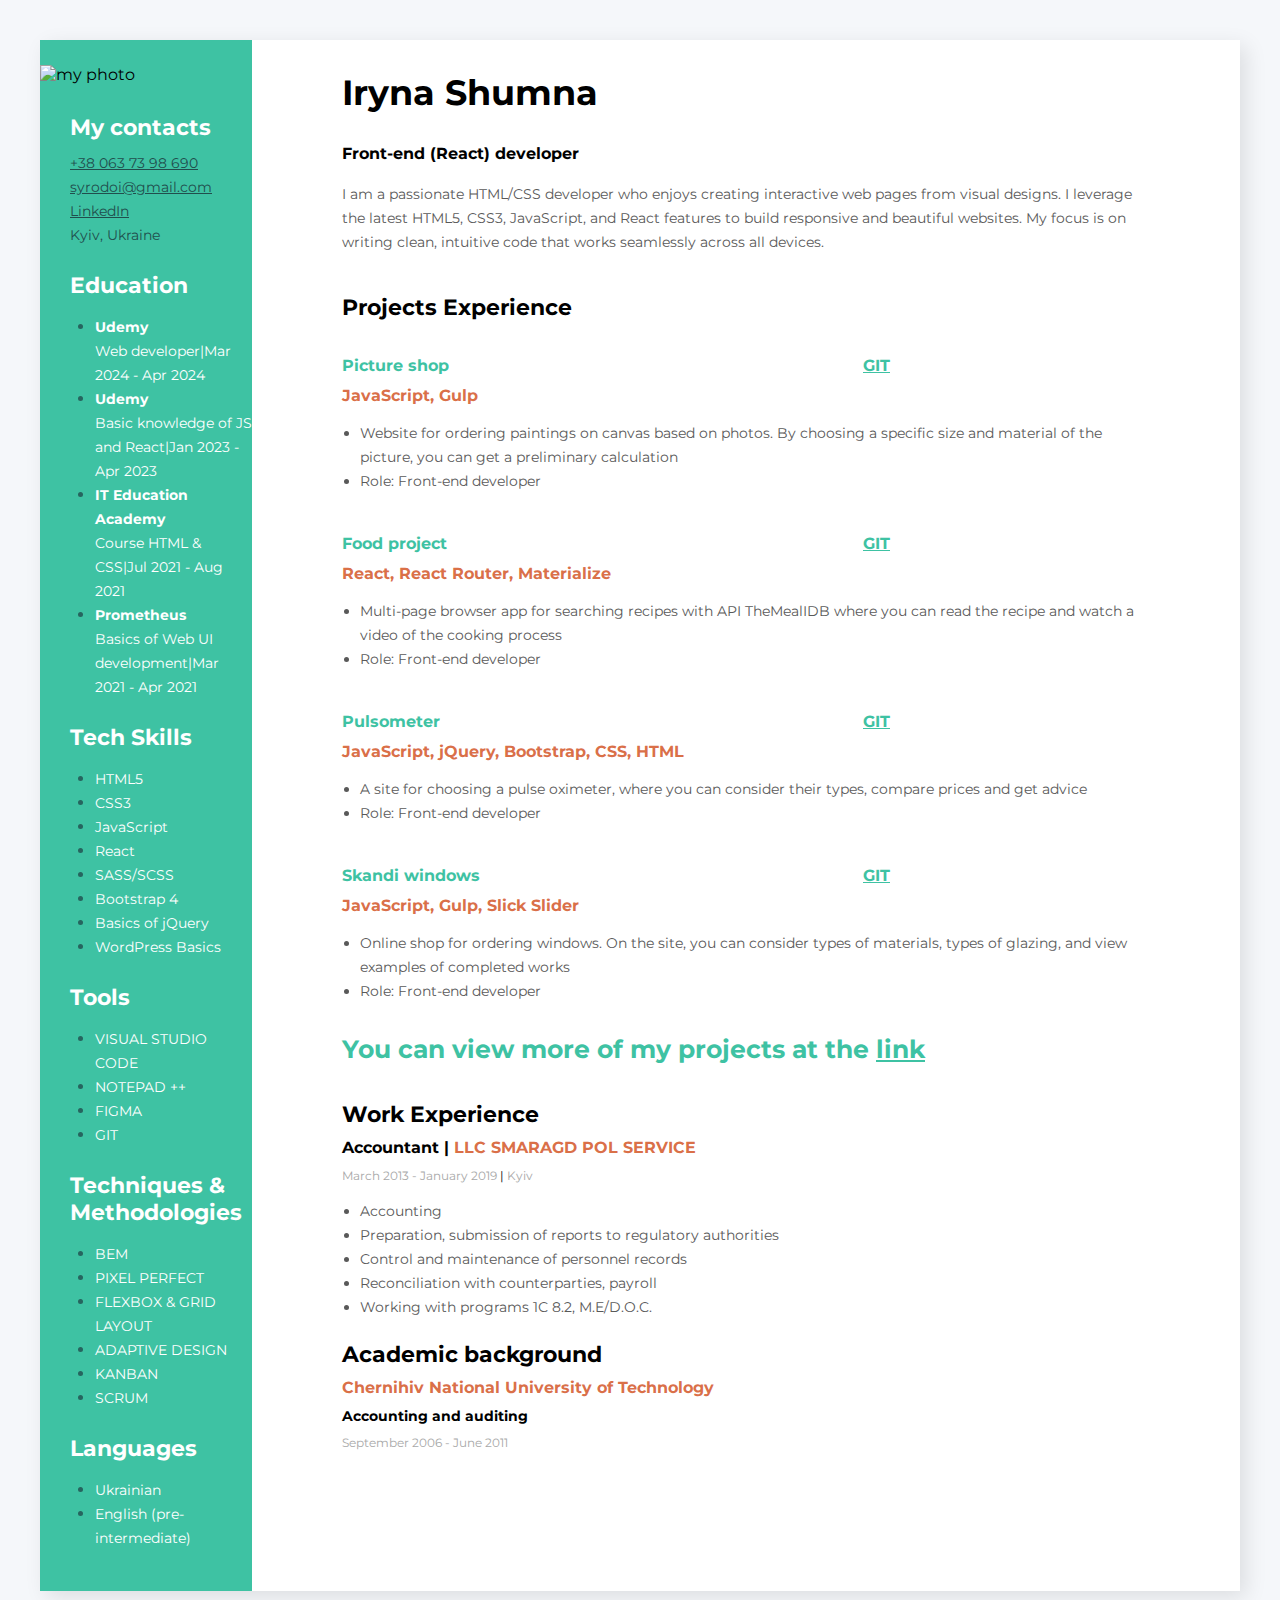
==== index.html @ 1f75a320 "remove file" ====
<!DOCTYPE html>
<html lang="en">
  <head>
    <meta charset="UTF-8" />
    <meta http-equiv="X-UA-Compatible" content="IE=edge" />
    <meta name="viewport" content="width=device-width, initial-scale=1.0" />
    <title>RESUME Iryna Shumna</title>
    <link rel="preconnect" href="https://fonts.gstatic.com" />
    <link
      href="https://fonts.googleapis.com/css2?family=Montserrat:wght@400;700&display=swap"
      rel="stylesheet" />
    <link rel="stylesheet" href="css/style.css" />
  </head>
  <body>
    <!-- Main container-->
    <main class="main-content">
      <!-- Main content sections-->
      <section class="main-content-section">
        <!-- About me sections-->
        <div class="about-me-section">
          <h1 class="about-me-name">Iryna Shumna</h1>
          <h2 class="about-me-proffecion">Front-end (React) developer</h2>
          <p class="about-me-description">
            I am a passionate HTML/CSS developer who enjoys creating interactive
            web pages from visual designs. I leverage the latest HTML5, CSS3,
            JavaScript, and React features to build responsive and beautiful
            websites. My focus is on writing clean, intuitive code that works
            seamlessly across all devices.
          </p>
        </div>

        <!-- My work experience-->

        <!-- my projects -->
        <div class="my-work-experience-section">
          <h3 class="main-content-title">Projects Experience</h3>
          <!-- 1 project -->
          <div class="my-work-experience-company-block pt-25">
            <span class="my-work-experience-position turquoise-color">
              Picture shop</span
            >
            <span class="my-work-experience-position left git">
              <a
                target="_blank"
                class="turquoise-color"
                href="https://shumnairyna.github.io/Picture_shop/dist/#portfolio"
                >GIT</a
              ></span
            >
            <div class="my-work-experience-company pt-10">
              <strong>JavaScript, Gulp </strong>
            </div>
            <ul class="my-work-experience-duties">
              <li class="my-work-experience-duty">
                Website for ordering paintings on canvas based on photos. By
                choosing a specific size and material of the picture, you can
                get a preliminary calculation
              </li>
              <li class="my-work-experience-duty">Role: Front-end developer</li>
            </ul>
          </div>

          <!-- 2 project -->
          <div class="my-work-experience-company-block pt-25">
            <span class="my-work-experience-position turquoise-color">
              Food project</span
            >
            <span class="my-work-experience-position left git">
              <a
                class="turquoise-color"
                target="_blank"
                href="https://shumnairyna.github.io/food_project/"
                >GIT</a
              ></span
            >
            <div class="my-work-experience-company pt-10">
              <strong>React, React Router, Materialize</strong>
            </div>
            <ul class="my-work-experience-duties">
              <li class="my-work-experience-duty">
                Multi-page browser app for searching recipes with API TheMealIDB
                where you can read the recipe and watch a video of the cooking
                process
              </li>
              <li class="my-work-experience-duty">Role: Front-end developer</li>
            </ul>
          </div>

          <!-- 3 project -->
          <div class="my-work-experience-company-block pt-25">
            <span class="my-work-experience-position turquoise-color">
              Pulsometer</span
            >
            <span class="my-work-experience-position left git">
              <a
                class="turquoise-color"
                target="_blank"
                href="https://shumnairyna.github.io/Pulsometer/src/"
                >GIT</a
              ></span
            >
            <div class="my-work-experience-company pt-10">
              <strong>JavaScript, jQuery, Bootstrap, CSS, HTML</strong>
            </div>
            <ul class="my-work-experience-duties">
              <li class="my-work-experience-duty">
                A site for choosing a pulse oximeter, where you can consider
                their types, compare prices and get advice
              </li>
              <li class="my-work-experience-duty">Role: Front-end developer</li>
            </ul>
          </div>

          <!-- 4 project -->
          <div class="my-work-experience-company-block pt-25">
            <span class="my-work-experience-position turquoise-color">
              Skandi windows</span
            >
            <span class="my-work-experience-position left git">
              <a
                class="turquoise-color"
                target="_blank"
                href="https://shumnairyna.github.io/window/dist/"
                >GIT</a
              ></span
            >
            <div class="my-work-experience-company pt-10">
              <strong>JavaScript, Gulp, Slick Slider</strong>
            </div>
            <ul class="my-work-experience-duties">
              <li class="my-work-experience-duty">
                Online shop for ordering windows. On the site, you can consider
                types of materials, types of glazing, and view examples of
                completed works
              </li>
              <li class="my-work-experience-duty">Role: Front-end developer</li>
            </ul>
          </div>
          <div class="my-work-experience-position turquoise-color link">
            You can view more of my projects at the
            <a
              href="https://shumnairyna.github.io/About-me/"
              target="_blank"
              class="link"
              >link</a
            >
          </div>
        </div>
        <!-- my projects -->

        <div class="my-work-experience-section">
          <h3 class="main-content-title">Work Experience</h3>
          <!-- Company 1-->
          <div class="my-work-experience-company-block">
            <h4 class="my-work-experience-position">
              Accountant |
              <span class="my-work-experience-company">
                LLC SMARAGD POL SERVICE</span
              >
            </h4>
            <p class="my-work-experience-period">
              March 2013 - January 2019
              <span class="my-work-experience-divider">|</span> Kyiv
            </p>
            <ul class="my-work-experience-duties">
              <li class="my-work-experience-duty">Accounting</li>
              <li class="my-work-experience-duty">
                Preparation, submission of reports to regulatory authorities
              </li>
              <li class="my-work-experience-duty">
                Control and maintenance of personnel records
              </li>
              <li class="my-work-experience-duty">
                Reconciliation with counterparties, payroll
              </li>
              <li class="my-work-experience-duty">
                Working with programs 1С 8.2, M.E/D.O.C.
              </li>
            </ul>
          </div>
        </div>
        <!-- work experience -->

        <!-- My education-->
        <div class="my-education-section">
          <h3 class="main-content-title">Academic background</h3>
          <!-- new -->
          <!-- <h4 class="my-education-name">Udemy</h4>
          <h5 class="my-education-position">Web developer</h5>
          <p class="my-education-period">March 2024 - April 2024</p>
          <h5 class="my-education-position">
            Key topics captured in the course
          </h5>
          <ul class="my-work-experience-duties">
            <li class="my-work-experience-duty">Bootstrap 4</li>
            <li class="my-work-experience-duty">Gulp</li>
            <li class="my-work-experience-duty">Basics of jQuery</li>
          </ul> -->
          <!-- new -->
          <!-- <h4 class="my-education-name">Udemy</h4>
          <h5 class="my-education-position">
            Basic knowledge of JavaScript and React
          </h5>
          <p class="my-education-period">January 2023 - April 2023</p>
          <h5 class="my-education-position">
            Key topics captured in the course
          </h5>
          <ul class="my-work-experience-duties">
            <li class="my-work-experience-duty">
              Basic concepts and principles of JavaScript
            </li>
            <li class="my-work-experience-duty">JSON technology</li>
            <li class="my-work-experience-duty">Used npm, Babel, Webpack</li>
            <li class="my-work-experience-duty">Basic React</li>
            <li class="my-work-experience-duty">Acquainted with Redux</li>
          </ul>

          <h4 class="my-education-name">IT Education Academy</h4>
          <h5 class="my-education-position">Course HTML & CSS</h5>
          <p class="my-education-period">July 2021 - August 2021</p>
          <h5 class="my-education-position">
            Key topics captured in the course
          </h5>
          <ul class="my-work-experience-duties">
            <li class="my-work-experience-duty">
              HTML & CSS markup essentials (getting familiar with Figma, styles
              reset, building simple layouts, fonts embedding - using Google
              Fonts in particular)
            </li>
            <li class="my-work-experience-duty">
              Building robast layouts with the help of Flexbox and Grid
            </li>
            <li class="my-work-experience-duty">BEM methodology</li>
            <li class="my-work-experience-duty">
              Checking browser support for modern web technologies (e.g. "Can I
              Use", MDN)
            </li>
            <li class="my-work-experience-duty">
              Working with Git and hosting on Git
            </li>
            <li class="my-work-experience-duty">
              Various other bits (adaptive layout, Pixel perfect)
            </li>
          </ul>

          <h4 class="my-education-name">Prometheus</h4>
          <h5 class="my-education-position">Basics of Web UI development</h5>
          <p class="my-education-period">March 2021 - April 2021</p>
          <h5 class="my-education-position">Key topics</h5>
          <ul class="my-work-experience-duties">
            <li class="my-work-experience-duty">
              Getting familiar with the concept of HTML tag and attribute
            </li>
            <li class="my-work-experience-duty">HTML layouts essentials</li>
            <li class="my-work-experience-duty">
              Using images, working with block and inline elements, links and
              anchors, mastering form elements
            </li>
            <li class="my-work-experience-duty">
              What is CSS and basic principles of writing styles
            </li>
          </ul> -->

          <h4 class="my-education-name">
            Chernihiv National University of Technology
          </h4>
          <h5 class="my-education-position">Accounting and auditing</h5>
          <p class="my-education-period">September 2006 - June 2011</p>
        </div>

        <!-- languages -->
        <!-- <div class="my-work-experience-section">
          <h3 class="main-content-title">Languages</h3>
          <div class="my-work-experience-company-block">
            <h4 class="my-work-experience-position">
              <span class="my-work-experience-company">
                Ukrainian | English (pre-intermediate)
              </span>
            </h4>
          </div>
        </div> -->
      </section>

      <!-- Sidebar sections-->
      <aside class="sidebar-section">
        <img src="img/foto.png" alt="my photo" width="365px" height="390px" />

        <!-- Contacts sections-->
        <div class="contacts-cections">
          <!-- <h3 class="skills-title">
            <a href="https://shumnairyna.github.io/About-me/" target="_blank"
              >My recent works</a
            >
          </h3> -->
          <!-- <h1 class="skills-title name"><i>Iryna Shumna</i></h1> -->
          <!-- <h2 class="skills-title position">
            Front-end (React) developer
          </h2> -->
          <!-- <br /> -->

          <h3 class="skills-title">My contacts</h3>
          <div>
            <a class="contacts-sections-link" href="tel:+380637398690"
              >+38 063 73 98 690</a
            >
          </div>
          <div>
            <a class="contacts-sections-link" href="mailto:syrodoi@gmail.com"
              >syrodoi@gmail.com</a
            >
          </div>
          <div>
            <a
              class="contacts-sections-link"
              href="https://www.linkedin.com/in/irynashumna/"
              target="_blank">
              LinkedIn
            </a>
          </div>
          <div>
            <span class="contacts-sections-link last-type">Kyiv, Ukraine</span>
          </div>
        </div>

        <!-- Tech skills sections-->
        <div class="skills-section">
          <h3 class="skills-title">Education</h3>
          <ul class="skills-list">
            <li class="skills-item">
              <span class="skills-text"><strong>Udemy</strong></span
              ><br />
              <span class="skills-text">Web developer|Mar 2024 - Apr 2024</span>
            </li>
            <li class="skills-item">
              <span class="skills-text"><strong>Udemy</strong></span
              ><br />
              <span class="skills-text"
                >Basic knowledge of JS and React|Jan 2023 - Apr 2023</span
              >
            </li>
            <li class="skills-item">
              <span class="skills-text"
                ><strong>IT Education Academy</strong></span
              ><br />
              <span class="skills-text"
                >Course HTML & CSS|Jul 2021 - Aug 2021</span
              >
            </li>
            <li class="skills-item">
              <span class="skills-text"><strong>Prometheus</strong></span
              ><br />
              <span class="skills-text"
                >Basics of Web UI development|Mar 2021 - Apr 2021</span
              >
            </li>
          </ul>
        </div>
        <div class="skills-section">
          <h3 class="skills-title">Tech Skills</h3>
          <ul class="skills-list">
            <li class="skills-item"><span class="skills-text">HTML5</span></li>
            <li class="skills-item"><span class="skills-text">CSS3</span></li>
            <li class="skills-item">
              <span class="skills-text">JavaScript</span>
            </li>
            <li class="skills-item">
              <span class="skills-text">React</span>
            </li>
            <li class="skills-item">
              <span class="skills-text">SASS/SCSS</span>
            </li>
            <li class="skills-item">
              <span class="skills-text">Bootstrap 4</span>
            </li>
            <li class="skills-item">
              <span class="skills-text">Basics of jQuery</span>
            </li>
            <li class="skills-item">
              <span class="skills-text">WordPress Basics</span>
            </li>
          </ul>
        </div>

        <!-- Tools sections-->
        <div class="skills-section">
          <h3 class="skills-title">Tools</h3>
          <ul class="skills-list">
            <li class="skills-item">
              <span class="skills-text">VISUAL STUDIO CODE</span>
            </li>
            <li class="skills-item">
              <span class="skills-text">NOTEPAD ++</span>
            </li>
            <li class="skills-item"><span class="skills-text">FIGMA</span></li>
            <li class="skills-item"><span class="skills-text">GIT</span></li>
          </ul>
        </div>

        <!-- Techniques sections-->
        <div class="skills-section">
          <h3 class="skills-title">Techniques & Methodologies</h3>
          <ul class="skills-list">
            <li class="skills-item"><span class="skills-text">BEM</span></li>
            <li class="skills-item">
              <span class="skills-text">PIXEL PERFECT</span>
            </li>
            <li class="skills-item">
              <span class="skills-text">FLEXBOX & GRID LAYOUT</span>
            </li>
            <li class="skills-item">
              <span class="skills-text">ADAPTIVE DESIGN</span>
            </li>
            <li class="skills-item">
              <span class="skills-text">KANBAN</span>
            </li>
            <li class="skills-item">
              <span class="skills-text">SCRUM</span>
            </li>
          </ul>
        </div>

        <!-- Languages-->
        <div class="skills-section">
          <h3 class="skills-title">Languages</h3>
          <ul class="skills-list">
            <li class="skills-item">
              <span class="skills-text">Ukrainian</span>
            </li>
            <li class="skills-item">
              <span class="skills-text">English (pre-intermediate)</span>
            </li>
          </ul>
        </div>
      </aside>
    </main>
  </body>
</html>
---- css/style.css ----
body {
  margin: 0;
  background-color: #f5f7fa;
  font-family: "Montserrat", sans-serif;
}

.main-content {
  display: flex;
  flex-direction: row-reverse;
  width: 1200px;
  background-color: #fff;
  margin: 40px auto;
  box-shadow: 6px 6px 20px rgba(0, 0, 0, 0.1);
}

.turquoise-color {
  color: rgba(62, 194, 163, 1);
}

span.git {
  float: right;
  margin-right: 260px;
}

.pt-10 {
  padding-top: 10px;
}

.pt-25 {
  padding-top: 25px;
}

/*Main content sections*/
.main-content-section {
  padding: 25px 90px;
}

/*About me sections*/

.main-content-title {
  font-style: normal;
  font-weight: bold;
  font-size: 22px;
  line-height: 27px;
  color: #000;
  margin-bottom: 10px;
}

.about-me-section {
  margin: 0 0 40px 0;
}

.about-me-proffecion {
  font-style: normal;
  font-weight: bold;
  font-size: 16px;
  line-height: 17px;
  color: #000;
  margin: 0 0 20px 0;
}

.about-me-name {
  font-style: normal;
  font-weight: bold;
  font-size: 35px;
  line-height: 55px;
  color: #000;
  margin: 0 0 25px 0;
}

.about-me-description {
  font-style: normal;
  font-weight: normal;
  font-size: 14px;
  line-height: 24px;
  color: #595959;
}

/*My work experience*/
.my-work-experience-company {
  color: rgba(208, 73, 21, 0.8);
}

.my-work-experience-position {
  font-style: normal;
  font-weight: bold;
  font-size: 16px;
  line-height: 20px;
  margin: 0 0 10px 0;
}

.my-work-experience-period {
  font-style: normal;
  font-weight: normal;
  font-size: 12px;
  line-height: 15px;
  color: #a8a8a8;
  margin: 0 0 10px 0;
}
.my-work-experience-divider {
  color: #000;
}

.my-work-experience-duties {
  padding: 0 0 0 18px;
}

.my-work-experience-duty {
  font-style: normal;
  font-weight: normal;
  font-size: 14px;
  line-height: 24px;
  color: #595959;
}

.my-work-experience-company-block {
  margin: 0 0 15px 0;
}

.my-work-experience-company-block2 {
  margin: 0 0 20px 0;
}

.my-work-experience-company-block3 {
  margin: 0 0 40px 0;
}

/*My education*/
.my-education-name {
  font-style: normal;
  font-weight: bold;
  font-size: 16px;
  line-height: 20px;
  color: rgba(208, 73, 21, 0.8);
  margin: 0 0 10px 0;
}

.my-education-position {
  font-style: normal;
  font-weight: bold;
  font-size: 14px;
  line-height: 17px;
  color: #000;
  margin: 0 0 10px 0;
}

.my-education-period {
  font-style: normal;
  font-weight: normal;
  font-size: 12px;
  line-height: 15px;
  color: #a8a8a8;
  margin: 0 0 15px 0;
}

/*Sidebar sections*/

.sidebar-section {
  background-color: rgba(62, 194, 163, 1);
  width: 370px;
  padding: 25px 0;
}

.contacts-cections,
.tech-skills-cections {
  margin: 30px 0 0 30px;
}

/*Contacts sections*/

.contacts-sections-link {
  color: rgba(33, 78, 77, 1);
  font-weight: normal;
  font-style: normal;
  font-size: 14px;
  line-height: 24px;
}
.contacts-sections-link:not(.last-type):hover,
.skills-title a:hover {
  text-decoration: none;
}

.contacts-sections-link.last-type {
  cursor: auto;
}

/*Skills cections*/

.skills-section {
  margin: 25px 0 0 30px;
}

.skills-title {
  font-style: normal;
  font-weight: bold;
  font-size: 22px;
  line-height: 27px;
  color: #fff;
  margin: 10px 10px 10px 0;
}
.skills-title a {
  color: #fff;
}

.skills-title.name {
  font-size: 35px;
}

.skills-title.position {
  font-size: 21px;
}

.skills-list {
  padding: 0 0 0 25px;
}

.skills-item {
  color: rgba(33, 78, 77, 0.8);
}

.skills-text {
  font-weight: normal;
  font-style: normal;
  font-size: 14px;
  line-height: 24px;
  color: #fff;
}

.link {
  font-size: 25px;
  padding: 20px 0 20px 0;
}

a.link {
  color: rgba(62, 194, 163, 1);
}
@media print {
  /*TODO*/
  html,
  body,
  .main-content {
    height: 100%;
  }
  body {
    background-color: #fff;
    font-family: sans-serif;
  }
  .main-content {
    box-shadow: none;
    max-height: 100%;
    color: #000;
    margin: 0 auto;
  }
  .sidebar-section {
    background-color: rgb(200 207 205);
    padding: 0;
  }
  .skills-title a,
  .skills-title,
  .skills-text,
  .about-me-description,
  .about-me-description,
  .about-me-description,
  .my-work-experience-duty,
  .my-work-experience-period,
  .my-education-period {
    color: #000;
    font-weight: bold;
  }
}

.my-work-experience-position.left {
  padding-left: 50px;
  display: inline-block;
}

span a {
  color: #000;
}

.my-work-experience-position a {
  cursor: pointer;
  text-decoration: underline;
}
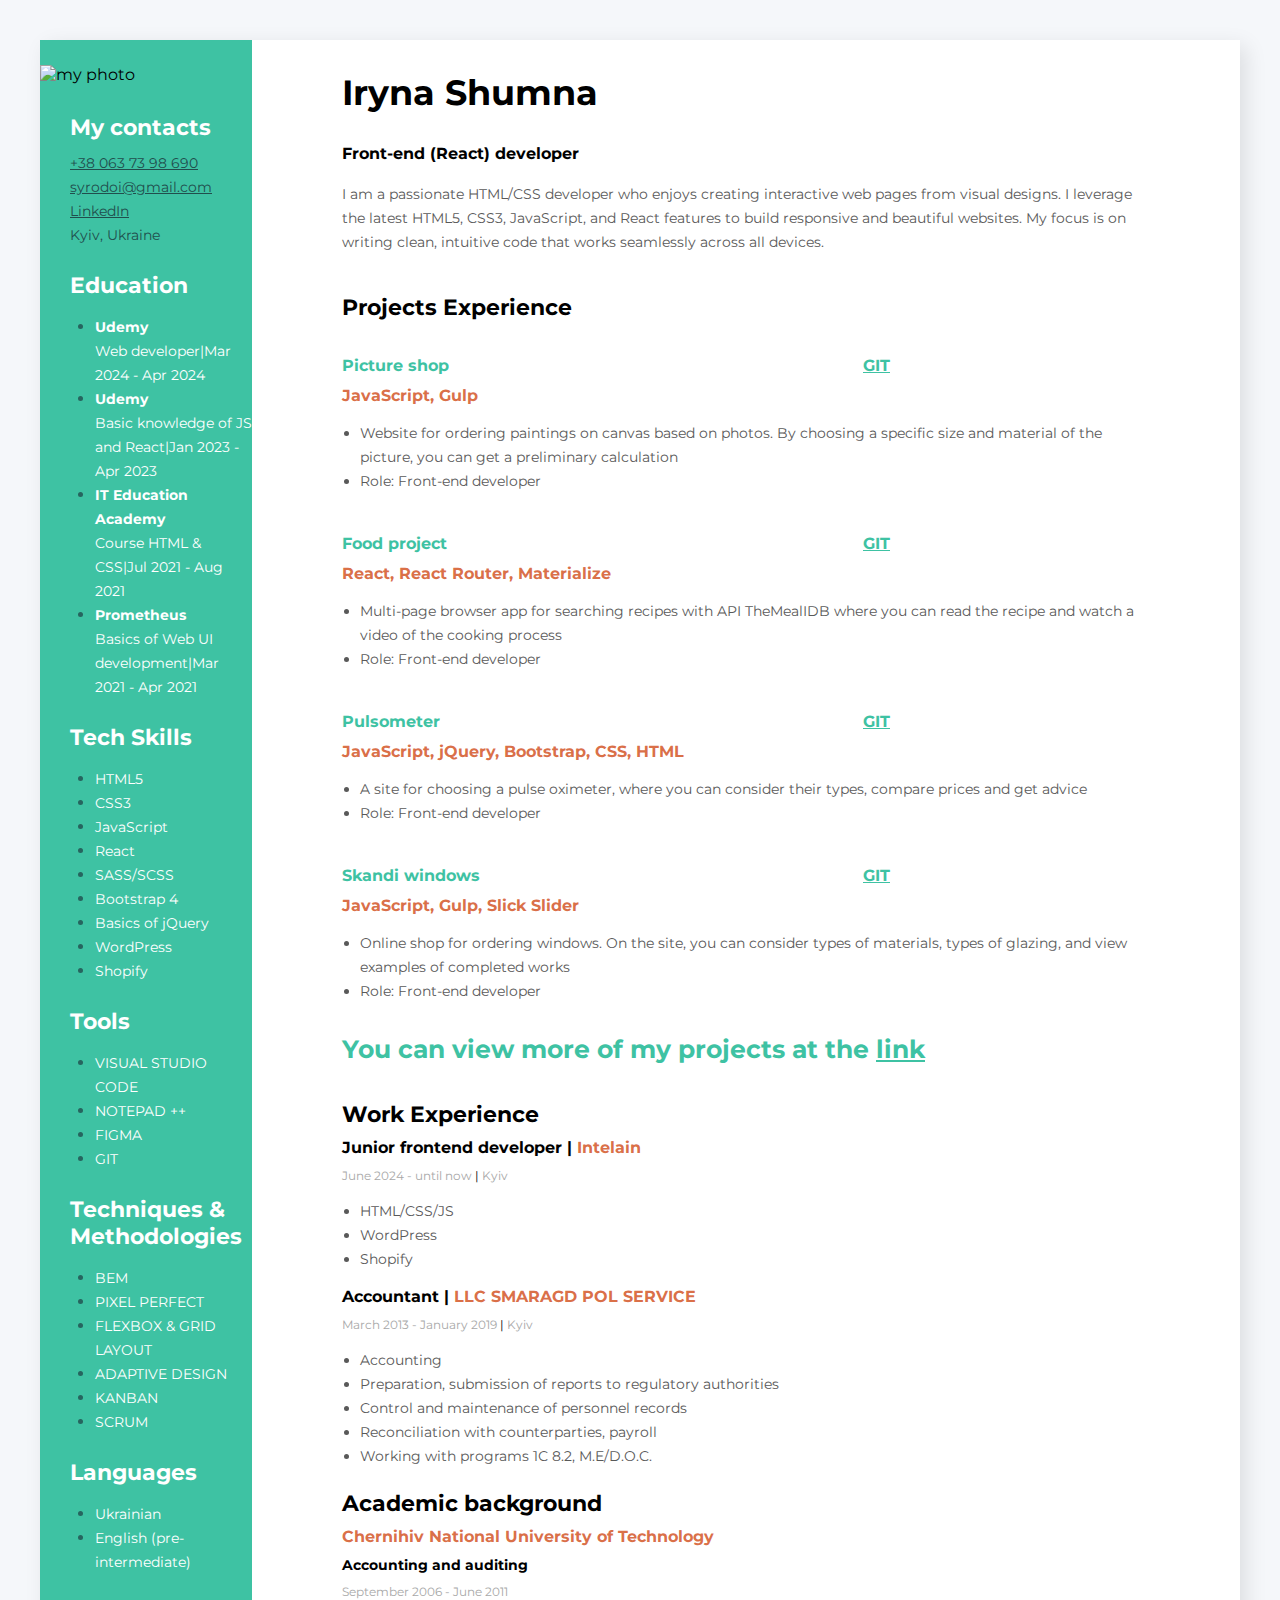
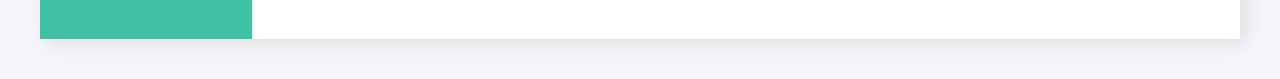
==== commit ab98a152: "new" ====
--- a/index.html
+++ b/index.html
@@ -153,6 +153,22 @@
           <!-- Company 1-->
           <div class="my-work-experience-company-block">
             <h4 class="my-work-experience-position">
+              Junior frontend developer |
+              <span class="my-work-experience-company"> Intelain</span>
+            </h4>
+            <p class="my-work-experience-period">
+              June 2024 - until now
+              <span class="my-work-experience-divider">|</span> Kyiv
+            </p>
+            <ul class="my-work-experience-duties">
+              <li class="my-work-experience-duty">HTML/CSS/JS</li>
+              <li class="my-work-experience-duty">WordPress</li>
+              <li class="my-work-experience-duty">Shopify</li>
+            </ul>
+          </div>
+          <!-- Company 2-->
+          <div class="my-work-experience-company-block">
+            <h4 class="my-work-experience-position">
               Accountant |
               <span class="my-work-experience-company">
                 LLC SMARAGD POL SERVICE</span
@@ -376,7 +392,10 @@
               <span class="skills-text">Basics of jQuery</span>
             </li>
             <li class="skills-item">
-              <span class="skills-text">WordPress Basics</span>
+              <span class="skills-text">WordPress</span>
+            </li>
+            <li class="skills-item">
+              <span class="skills-text">Shopify</span>
             </li>
           </ul>
         </div>
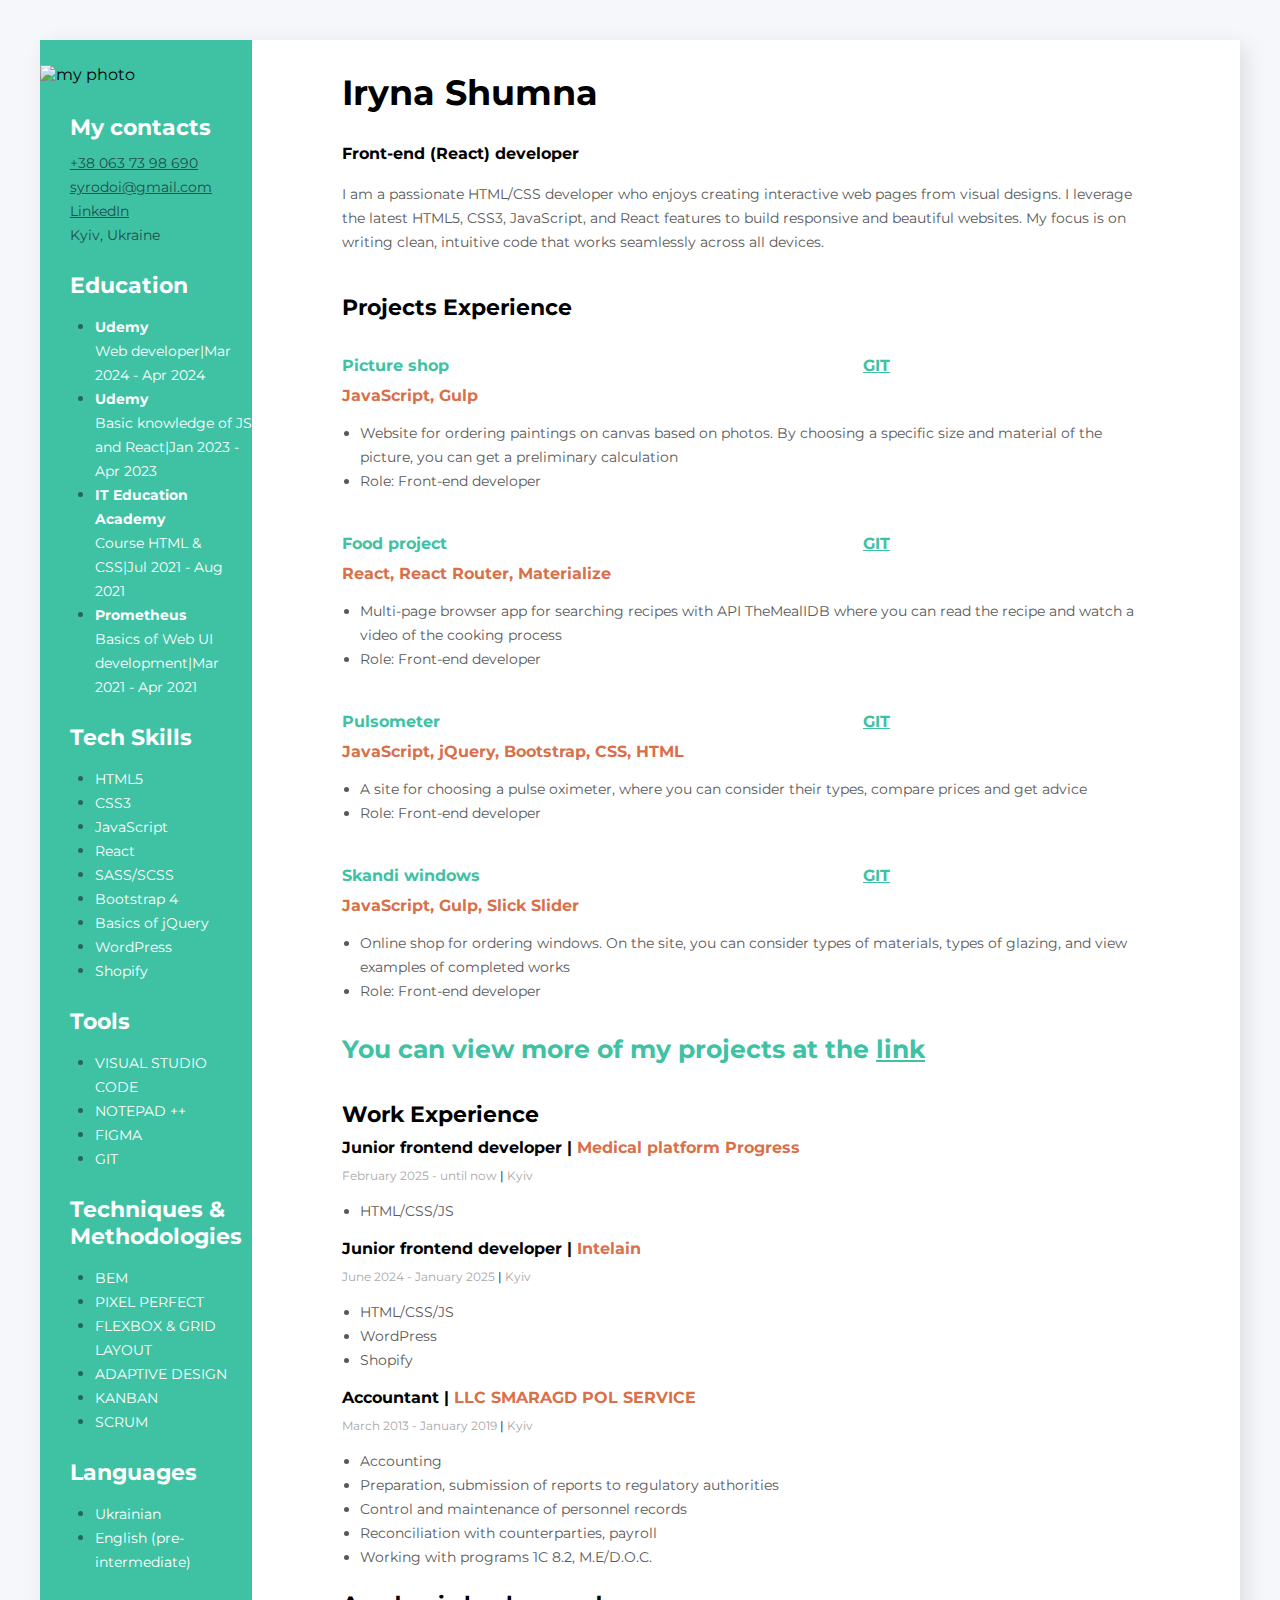
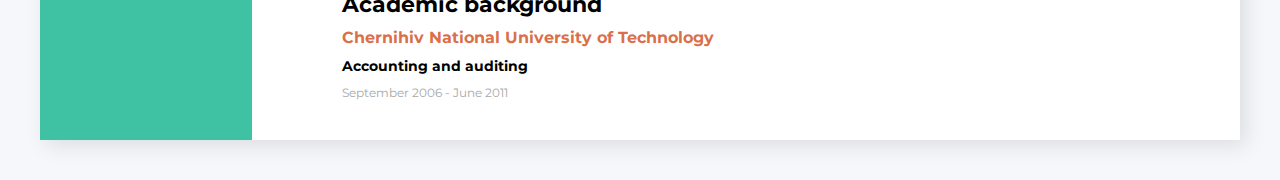
==== commit 8078bf48: "new job added" ====
--- a/index.html
+++ b/index.html
@@ -150,14 +150,28 @@
 
         <div class="my-work-experience-section">
           <h3 class="main-content-title">Work Experience</h3>
-          <!-- Company 1-->
+          <!-- Company 3-->
+          <div class="my-work-experience-company-block">
+            <h4 class="my-work-experience-position">
+              Junior frontend developer |
+              <span class="my-work-experience-company"> Medical platform Progress</span>
+            </h4>
+            <p class="my-work-experience-period">
+              February 2025 - until now
+              <span class="my-work-experience-divider">|</span> Kyiv
+            </p>
+            <ul class="my-work-experience-duties">
+              <li class="my-work-experience-duty">HTML/CSS/JS</li>
+            </ul>
+          </div>
+          <!-- Company 2-->
           <div class="my-work-experience-company-block">
             <h4 class="my-work-experience-position">
               Junior frontend developer |
               <span class="my-work-experience-company"> Intelain</span>
             </h4>
             <p class="my-work-experience-period">
-              June 2024 - until now
+              June 2024 - January 2025
               <span class="my-work-experience-divider">|</span> Kyiv
             </p>
             <ul class="my-work-experience-duties">
@@ -166,7 +180,7 @@
               <li class="my-work-experience-duty">Shopify</li>
             </ul>
           </div>
-          <!-- Company 2-->
+          <!-- Company 1-->
           <div class="my-work-experience-company-block">
             <h4 class="my-work-experience-position">
               Accountant |
